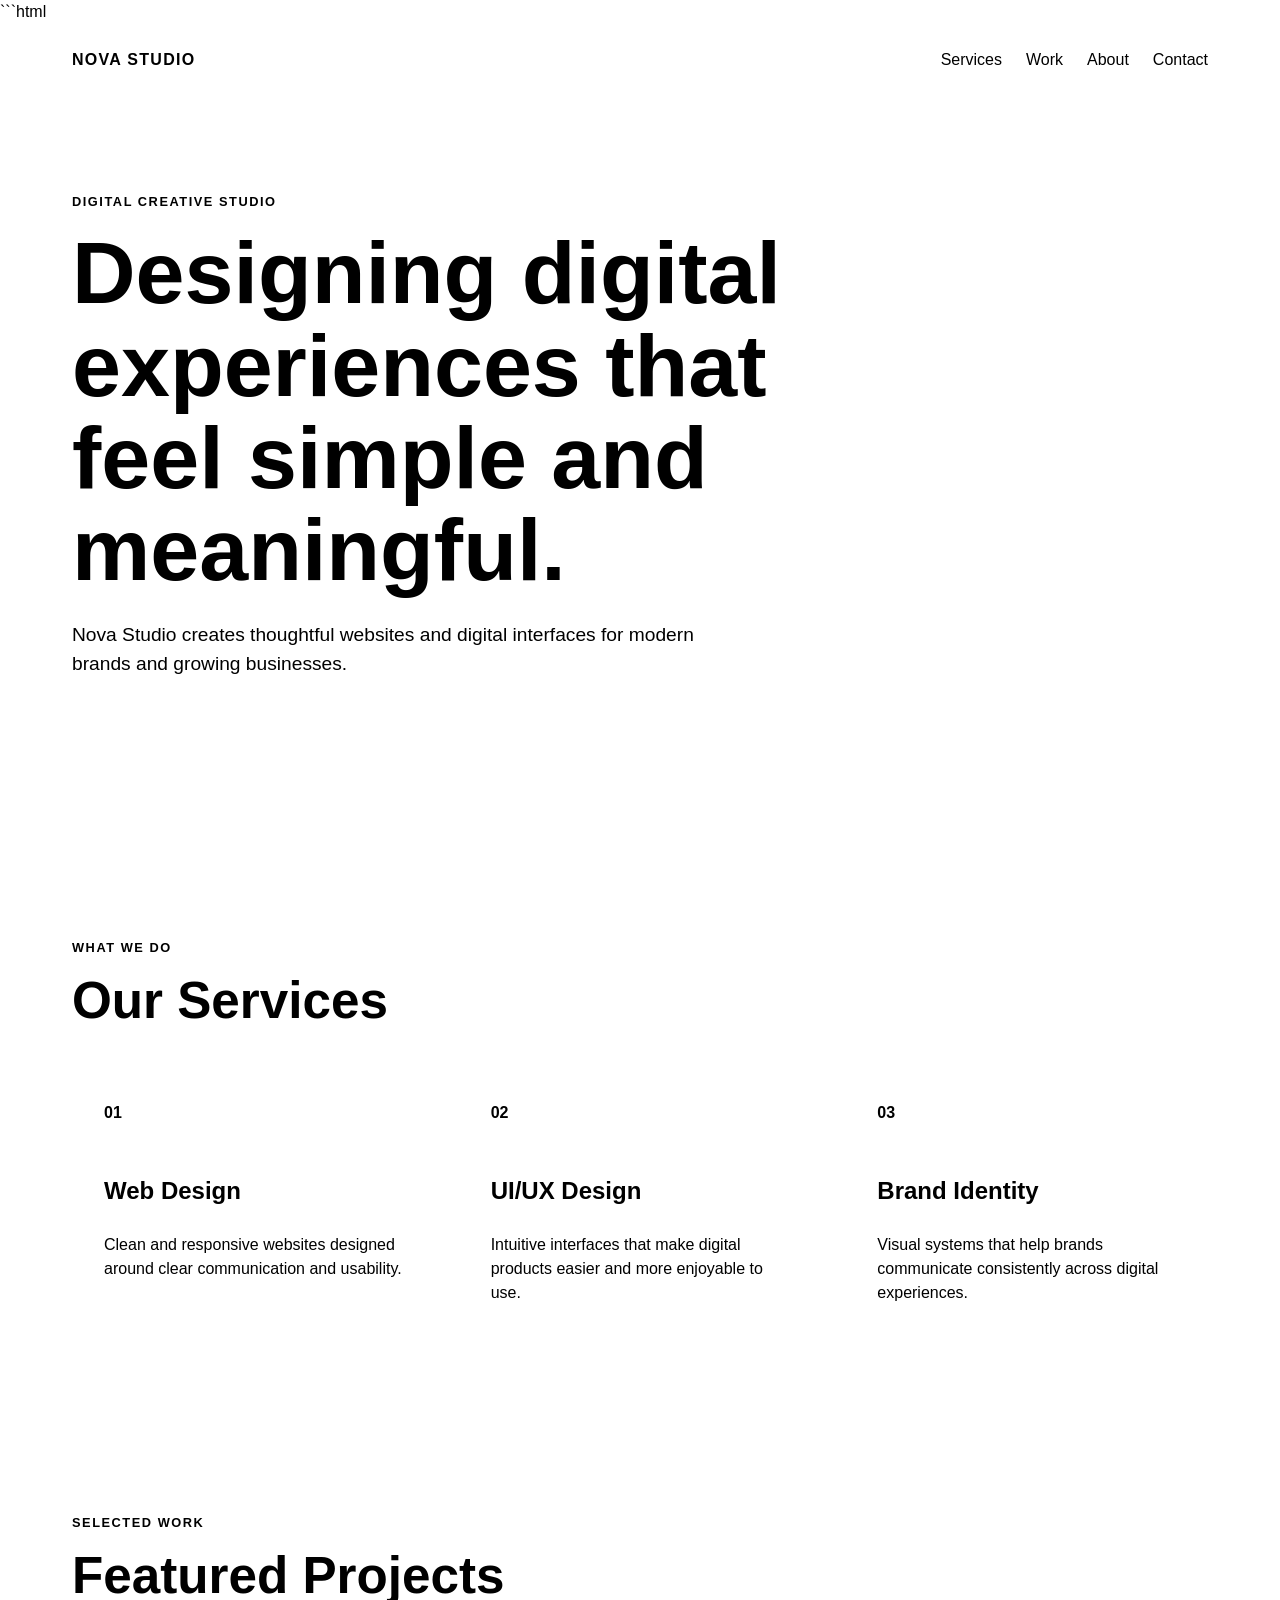
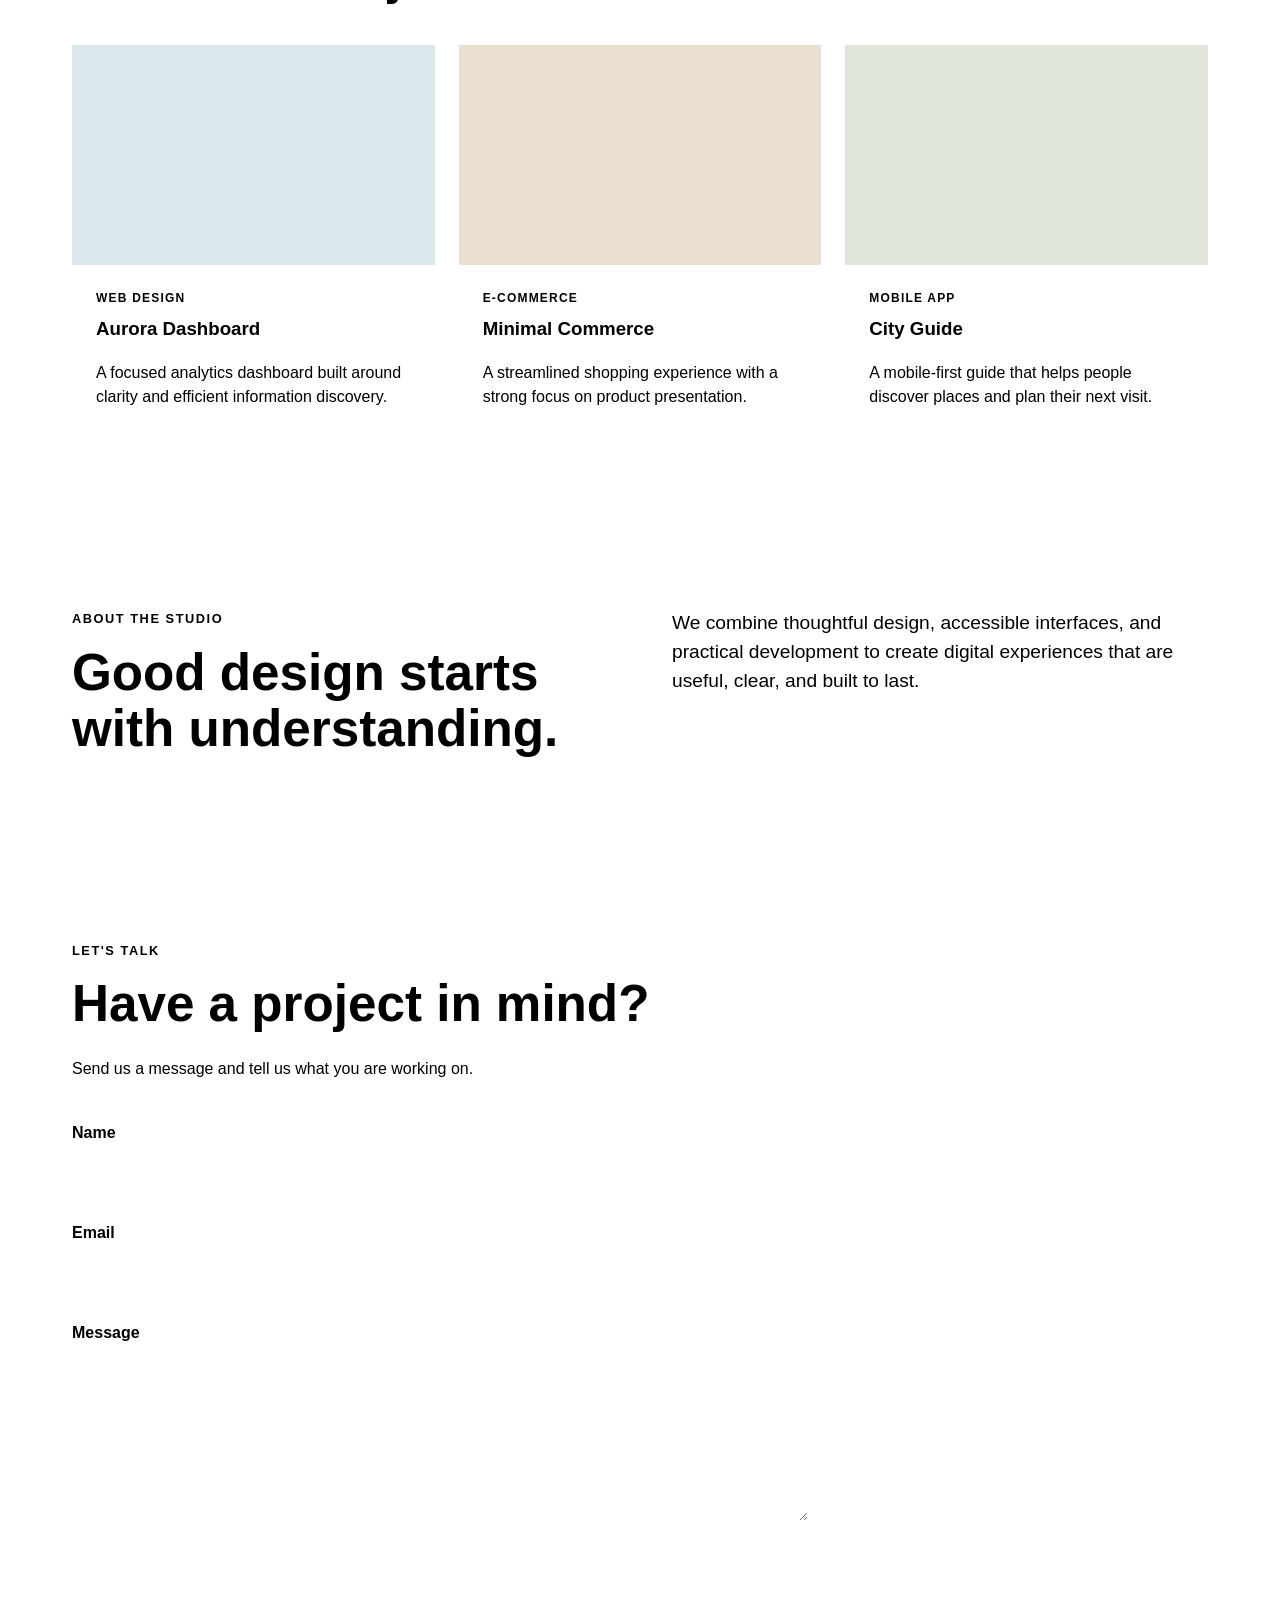
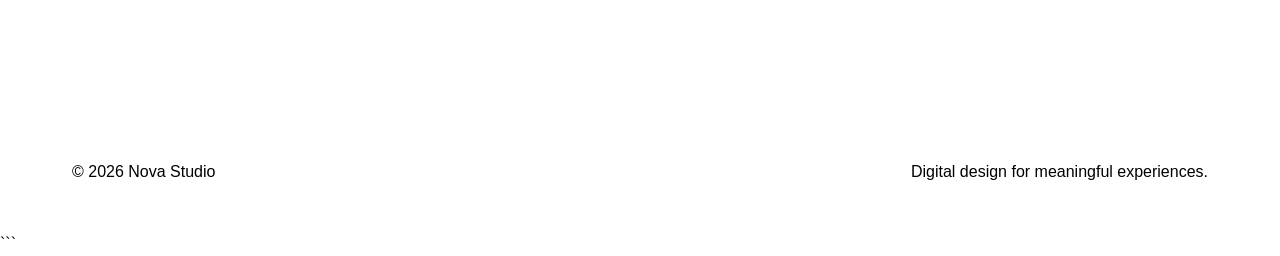
==== HW1-Production-Portfolio/index.html @ f0578aad "fix(a11y): contrast & landmarks" ====
```html
<!doctype html>
<html lang="en">
  <head>
    <meta charset="UTF-8" />
    <meta name="viewport" content="width=device-width, initial-scale=1.0" />
    <title>Nova Studio | Digital Design</title>
    <link rel="stylesheet" href="style.css" />
  </head>

  <body>
    <header class="site-header">
      <a class="logo" href="#home">NOVA STUDIO</a>

      <nav aria-label="Main navigation">
        <a href="#services">Services</a>
        <a href="#work">Work</a>
        <a href="#about">About</a>
        <a href="#contact">Contact</a>
      </nav>
    </header>

    <main>
      <section id="home" class="hero" aria-labelledby="hero-title">
        <div class="hero-content">
          <p class="eyebrow">DIGITAL CREATIVE STUDIO</p>

          <h1 id="hero-title">
            Designing digital experiences that feel simple and meaningful.
          </h1>

          <p class="hero-text">
            Nova Studio creates thoughtful websites and digital interfaces for
            modern brands and growing businesses.
          </p>

          <a class="button" href="#work">Explore Our Work</a>
        </div>
      </section>
      <section id="services" class="section" aria-labelledby="services-title">
        <header class="section-header">
          <p class="eyebrow">WHAT WE DO</p>
          <h2 id="services-title">Our Services</h2>
        </header>

        <div class="card-grid">
          <article class="card">
            <span class="card-number">01</span>
            <h3>Web Design</h3>
            <p>
              Clean and responsive websites designed around clear communication
              and usability.
            </p>
          </article>

          <article class="card">
            <span class="card-number">02</span>
            <h3>UI/UX Design</h3>
            <p>
              Intuitive interfaces that make digital products easier and more
              enjoyable to use.
            </p>
          </article>

          <article class="card">
            <span class="card-number">03</span>
            <h3>Brand Identity</h3>
            <p>
              Visual systems that help brands communicate consistently across
              digital experiences.
            </p>
          </article>
        </div>
      </section>

      <section id="work" class="section" aria-labelledby="work-title">
        <header class="section-header">
          <p class="eyebrow">SELECTED WORK</p>
          <h2 id="work-title">Featured Projects</h2>
        </header>

        <div class="project-grid">
          <article class="project">
            <div class="project-image project-one" aria-hidden="true"></div>
            <div class="project-content">
              <p class="project-type">WEB DESIGN</p>
              <h3>Aurora Dashboard</h3>
              <p>
                A focused analytics dashboard built around clarity and efficient
                information discovery.
              </p>
            </div>
          </article>

          <article class="project">
            <div class="project-image project-two" aria-hidden="true"></div>
            <div class="project-content">
              <p class="project-type">E-COMMERCE</p>
              <h3>Minimal Commerce</h3>
              <p>
                A streamlined shopping experience with a strong focus on product
                presentation.
              </p>
            </div>
          </article>

          <article class="project">
            <div class="project-image project-three" aria-hidden="true"></div>
            <div class="project-content">
              <p class="project-type">MOBILE APP</p>
              <h3>City Guide</h3>
              <p>
                A mobile-first guide that helps people discover places and plan
                their next visit.
              </p>
            </div>
          </article>
        </div>
      </section>

      <section id="about" class="section about" aria-labelledby="about-title">
        <div>
          <p class="eyebrow">ABOUT THE STUDIO</p>
          <h2 id="about-title">Good design starts with understanding.</h2>
        </div>

        <p>
          We combine thoughtful design, accessible interfaces, and practical
          development to create digital experiences that are useful, clear, and
          built to last.
        </p>
      </section>

      <section
        id="contact"
        class="section contact"
        aria-labelledby="contact-title"
      >
        <header class="section-header">
          <p class="eyebrow">LET'S TALK</p>
          <h2 id="contact-title">Have a project in mind?</h2>
          <p>Send us a message and tell us what you are working on.</p>
        </header>

        <form id="contact-form">
          <div class="form-group">
            <label for="name">Name</label>
            <input
              id="name"
              name="name"
              type="text"
              autocomplete="name"
              required
            />
          </div>

          <div class="form-group">
            <label for="email">Email</label>
            <input
              id="email"
              name="email"
              type="email"
              autocomplete="email"
              required
            />
          </div>

          <div class="form-group">
            <label for="message">Message</label>
            <textarea id="message" name="message" rows="6" required></textarea>
          </div>

          <button type="submit">Send Message</button>

          <p id="form-status" role="status" aria-live="polite"></p>
        </form>
      </section>
    </main>

    <footer class="site-footer">
      <p>&copy; 2026 Nova Studio</p>
      <p>Digital design for meaningful experiences.</p>
    </footer>

    <script src="script.js"></script>
  </body>
</html>
```
---- HW1-Production-Portfolio/style.css ----
```css
:root {
    --background: #f7f5f0;
    --surface: #ffffff;
    --text: #202020;
    --text-muted: #555555;
    --primary: #173f5f;
    --border: #d0ccc4;
    --accent: #e8dfd0;
}

* {
    box-sizing: border-box;
}

html {
    scroll-behavior: smooth;
    font-family: Arial, sans-serif;
    line-height: 1.5;
}

body {
    margin: 0;
    background: var(--background);
    color: var(--text);
}

.site-header {
    display: flex;
    align-items: center;
    justify-content: space-between;
    max-width: 1200px;
    margin: auto;
    padding: 1.5rem 2rem;
}

.logo {
    color: var(--text);
    font-weight: 700;
    text-decoration: none;
    letter-spacing: 0.08em;
}

nav {
    display: flex;
    flex-wrap: wrap;
    gap: 1.5rem;
}

nav a {
    color: var(--text);
    text-decoration: none;
}

main {
    max-width: 1200px;
    margin: auto;
}

.hero {
    min-height: 75vh;
    display: flex;
    align-items: center;
    padding: 6rem 2rem;
}

.hero-content {
    max-width: 850px;
}

.eyebrow {
    margin: 0 0 1rem;
    color: var(--primary);
    font-size: 0.8rem;
    font-weight: 700;
    letter-spacing: 0.12em;
}

h1,
h2,
h3,
p {
    margin-top: 0;
}

h1 {
    max-width: 850px;
    margin-bottom: 1.5rem;
    font-size: clamp(2.5rem, 7vw, 5.5rem);
    line-height: 1.05;
}

h2 {
    margin-bottom: 1.5rem;
    font-size: clamp(2rem, 4vw, 3.5rem);
    line-height: 1.1;
}

.hero-text {
    max-width: 650px;
    margin-bottom: 2rem;
    color: var(--text-muted);
    font-size: 1.2rem;
}

.button,
button {
    display: inline-block;
    padding: 0.85rem 1.25rem;
    border: 1px solid var(--primary);
    background: var(--primary);
    color: #ffffff;
    font: inherit;
    text-decoration: none;
    cursor: pointer;
}

.section {
    padding: 5rem 2rem;
}

.section-header {
    max-width: 700px;
    margin-bottom: 2.5rem;
}

.card-grid,
.project-grid {
    display: grid;
    grid-template-columns: repeat(3, minmax(0, 1fr));
    gap: 1.5rem;
}

.card {
    padding: 2rem;
    background: var(--surface);
    border: 1px solid var(--border);
}

.card-number {
    display: block;
    margin-bottom: 3rem;
    color: var(--primary);
    font-weight: 700;
}

.card h3 {
    font-size: 1.5rem;
}

.card p,
.project p,
.about > p,
.contact .section-header p {
    color: var(--text-muted);
}

.project {
    background: var(--surface);
    border: 1px solid var(--border);
}

.project-image {
    height: 220px;
}

.project-one {
    background: #dce7ed;
}

.project-two {
    background: #e8dfd0;
}

.project-three {
    background: #dfe5d8;
}

.project-content {
    padding: 1.5rem;
}

.project-type {
    margin-bottom: 0.5rem;
    color: var(--primary) !important;
    font-size: 0.75rem;
    font-weight: 700;
    letter-spacing: 0.1em;
}

.about {
    display: grid;
    grid-template-columns: 1fr 1fr;
    gap: 4rem;
    align-items: start;
    background: var(--accent);
}

.about > p {
    font-size: 1.2rem;
}

.contact {
    max-width: 800px;
}

.form-group {
    margin-bottom: 1.25rem;
}

label {
    display: block;
    margin-bottom: 0.4rem;
    font-weight: 700;
}

input,
textarea {
    display: block;
    width: 100%;
    padding: 0.8rem;
    border: 1px solid var(--border);
    background: var(--surface);
    color: var(--text);
    font: inherit;
}

textarea {
    resize: vertical;
}

#form-status {
    min-height: 1.5rem;
    margin-top: 1rem;
}

.site-footer {
    display: flex;
    justify-content: space-between;
    gap: 2rem;
    max-width: 1200px;
    margin: auto;
    padding: 2rem;
    border-top: 1px solid var(--border);
    color: var(--text-muted);
}

@media (max-width: 800px) {
    .site-header {
        align-items: flex-start;
        flex-direction: column;
        gap: 1rem;
    }

    .card-grid,
    .project-grid,
    .about {
        grid-template-columns: 1fr;
    }

    .hero {
        min-height: auto;
        padding: 5rem 2rem;
    }

    .site-footer {
        flex-direction: column;
        gap: 0;
    }
}
```
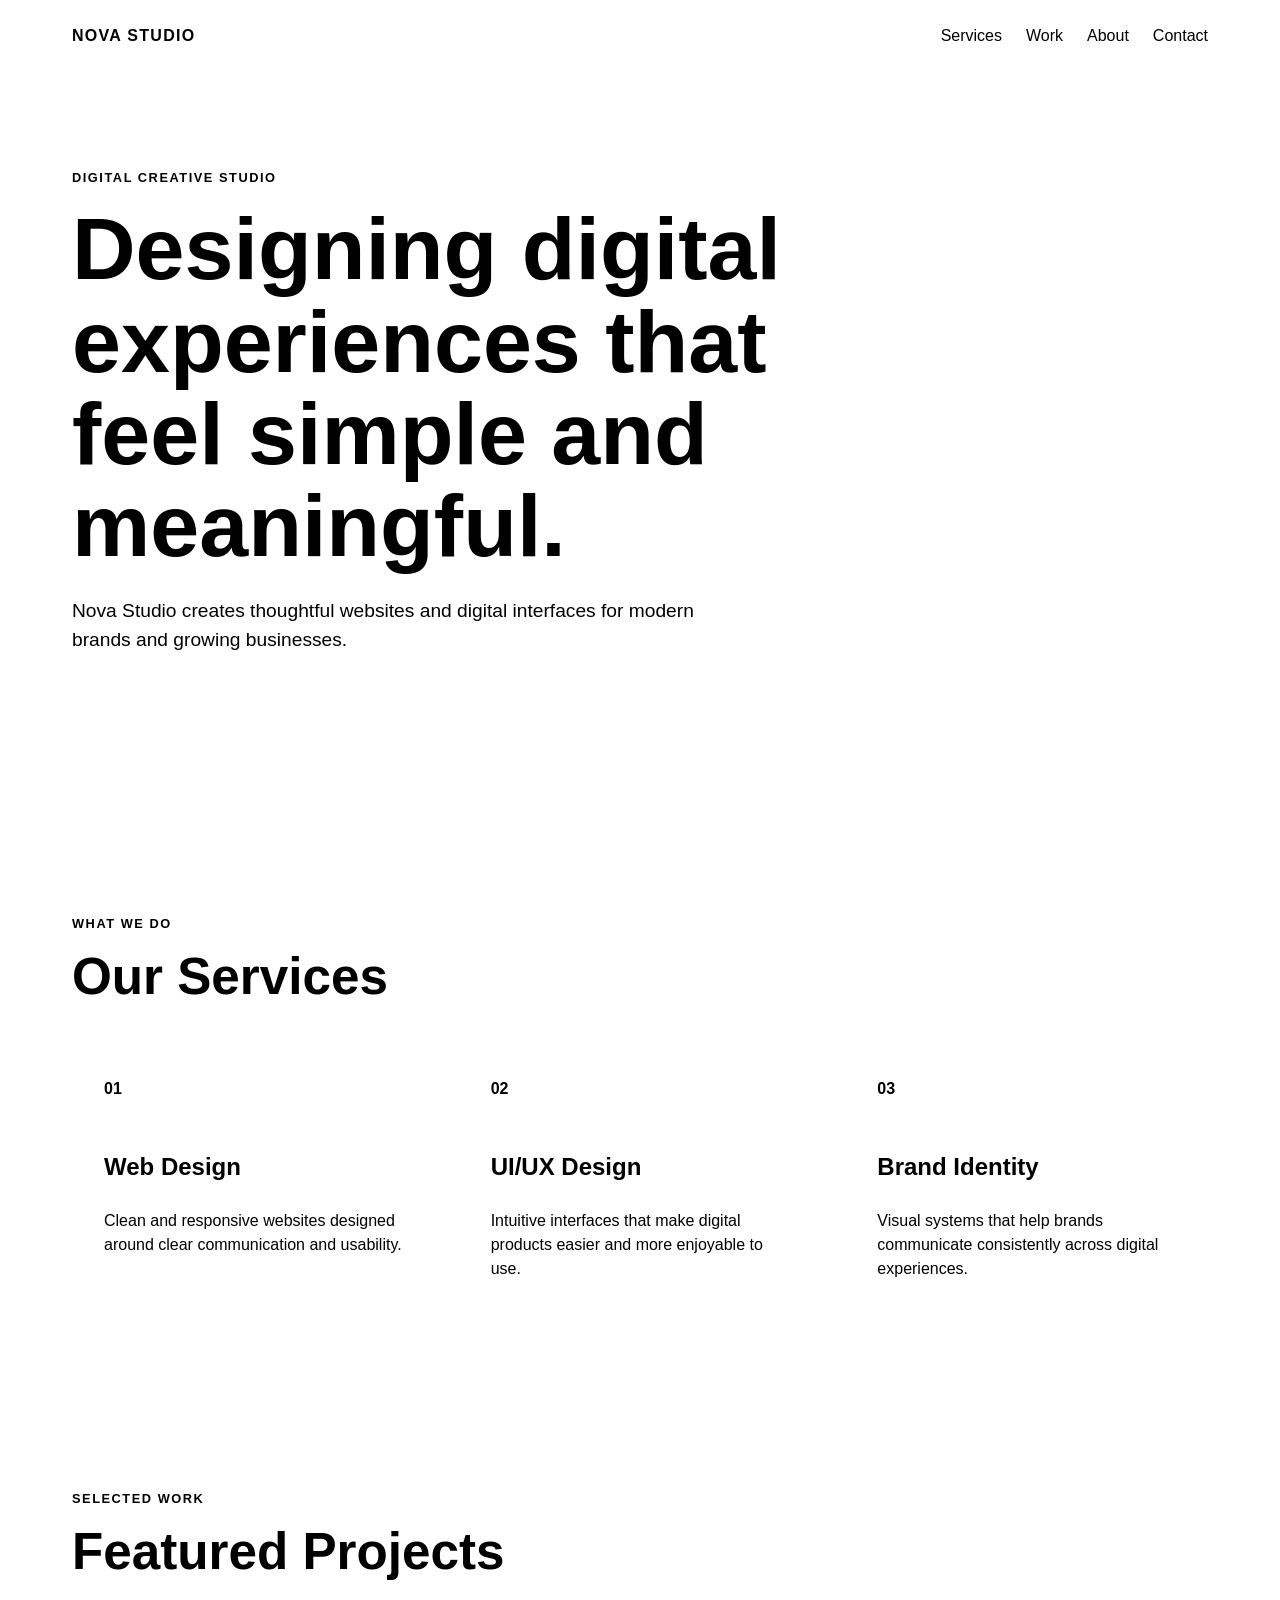
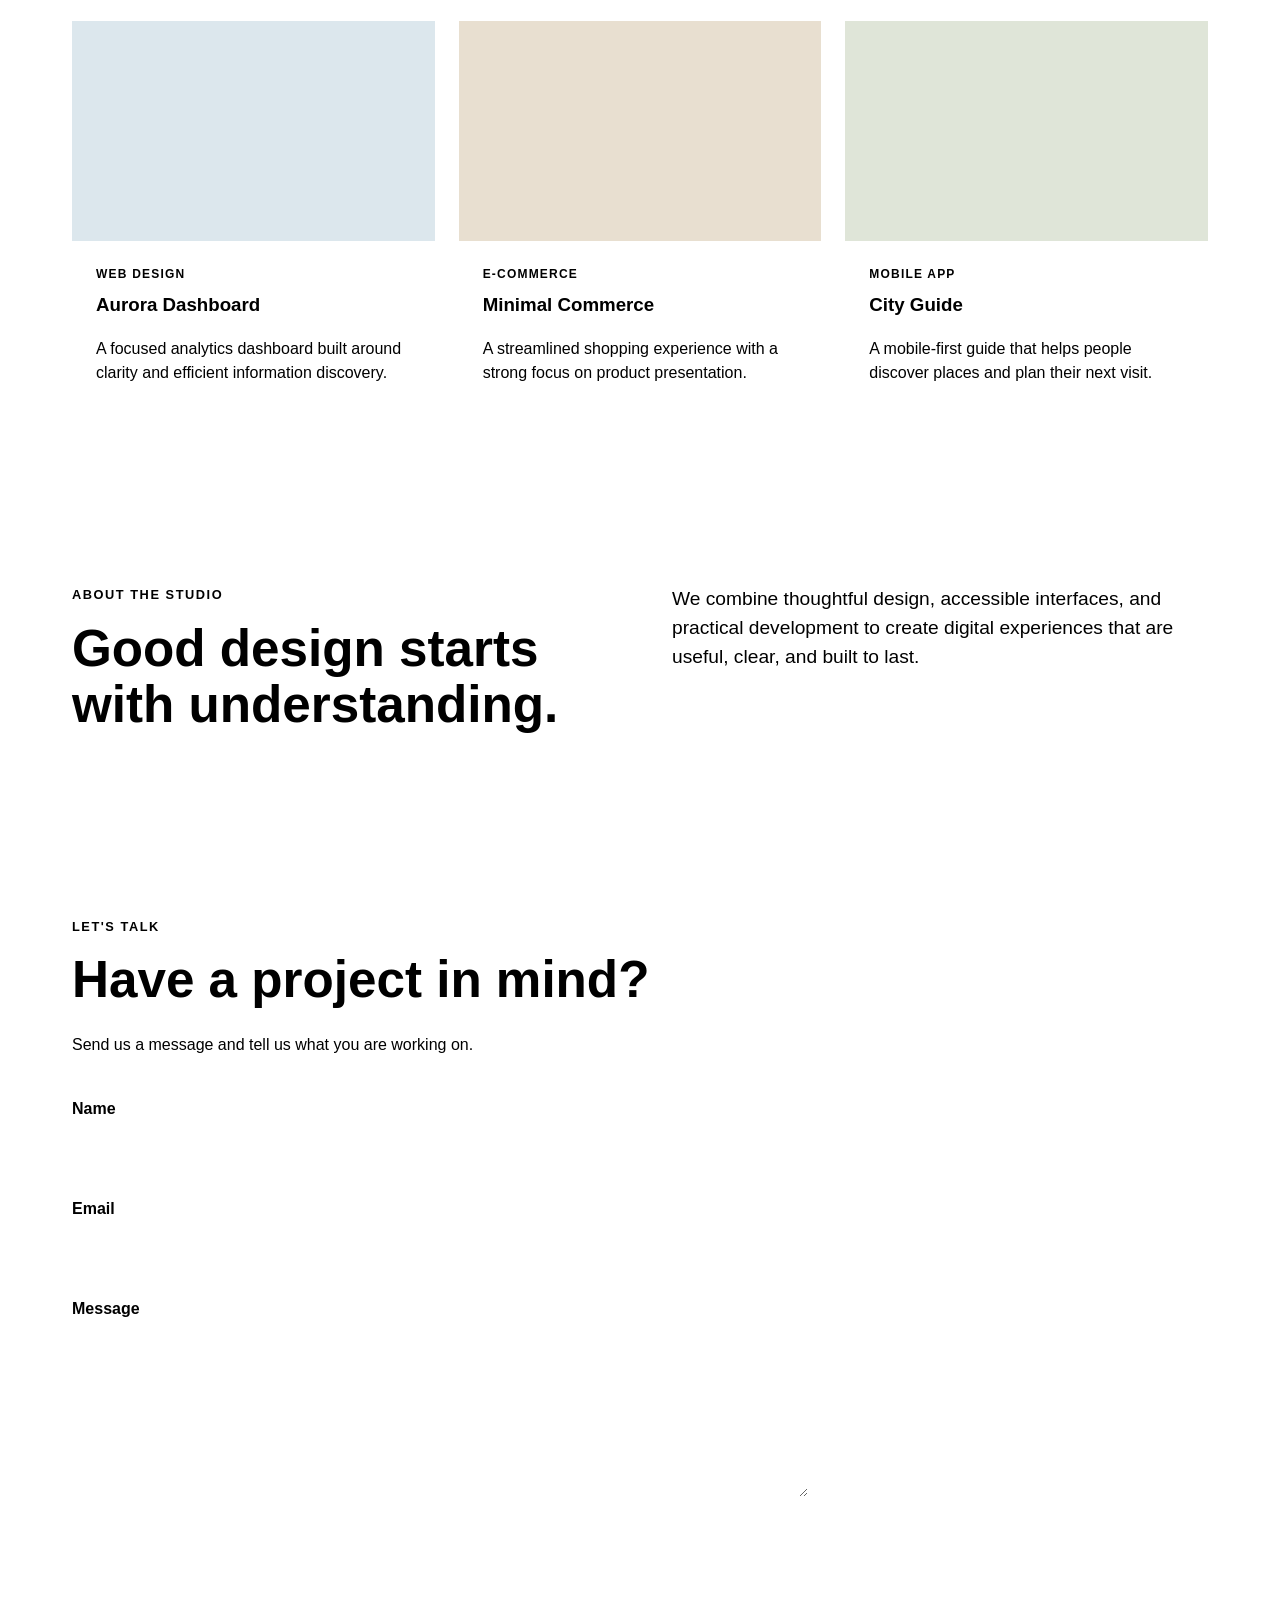
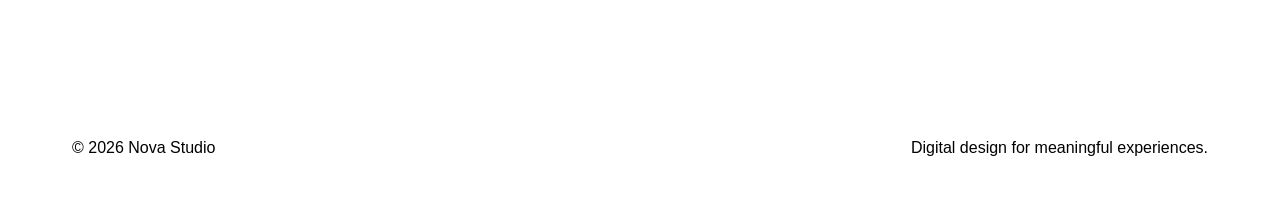
==== commit 4135683f: "perf: optimize assets" ====
--- a/HW1-Production-Portfolio/index.html
+++ b/HW1-Production-Portfolio/index.html
@@ -1,9 +1,16 @@
-```html
 <!doctype html>
 <html lang="en">
   <head>
     <meta charset="UTF-8" />
     <meta name="viewport" content="width=device-width, initial-scale=1.0" />
+    <meta
+      name="description"
+      content="Nova Studio creates simple, meaningful digital experiences through thoughtful design and development."
+    />
+    <meta
+      http-equiv="Content-Security-Policy"
+      content="default-src 'self'; script-src 'self'; style-src 'self'; img-src 'self' data:; font-src 'self'; connect-src 'self'; object-src 'none'; base-uri 'self'; form-action 'self';"
+    />
     <title>Nova Studio | Digital Design</title>
     <link rel="stylesheet" href="style.css" />
   </head>
@@ -185,4 +192,3 @@
     <script src="script.js"></script>
   </body>
 </html>
-```
--- a/HW1-Production-Portfolio/style.css
+++ b/HW1-Production-Portfolio/style.css
@@ -1,271 +1,279 @@
-```css
-:root {
-    --background: #f7f5f0;
-    --surface: #ffffff;
-    --text: #202020;
-    --text-muted: #555555;
-    --primary: #173f5f;
-    --border: #d0ccc4;
-    --accent: #e8dfd0;
+```css :root {
+  --background: #f7f5f0;
+  --surface: #ffffff;
+  --text: #202020;
+  --text-muted: #555555;
+  --primary: #173f5f;
+  --border: #d0ccc4;
+  --accent: #e8dfd0;
 }
 
 * {
-    box-sizing: border-box;
+  box-sizing: border-box;
 }
 
 html {
-    scroll-behavior: smooth;
-    font-family: Arial, sans-serif;
-    line-height: 1.5;
+  scroll-behavior: smooth;
+  font-family: Arial, sans-serif;
+  line-height: 1.5;
 }
 
 body {
-    margin: 0;
-    background: var(--background);
-    color: var(--text);
+  margin: 0;
+  background: var(--background);
+  color: var(--text);
 }
 
 .site-header {
-    display: flex;
-    align-items: center;
-    justify-content: space-between;
-    max-width: 1200px;
-    margin: auto;
-    padding: 1.5rem 2rem;
+  display: flex;
+  align-items: center;
+  justify-content: space-between;
+  max-width: 1200px;
+  margin: auto;
+  padding: 1.5rem 2rem;
 }
 
 .logo {
-    color: var(--text);
-    font-weight: 700;
-    text-decoration: none;
-    letter-spacing: 0.08em;
+  color: var(--text);
+  font-weight: 700;
+  text-decoration: none;
+  letter-spacing: 0.08em;
 }
 
 nav {
-    display: flex;
-    flex-wrap: wrap;
-    gap: 1.5rem;
+  display: flex;
+  flex-wrap: wrap;
+  gap: 1.5rem;
 }
 
 nav a {
-    color: var(--text);
-    text-decoration: none;
-}
-
+  color: var(--text);
+  text-decoration: none;
+}
+nav a:focus-visible {
+  outline: 3px solid var(--primary);
+  outline-offset: 3px;
+}
 main {
-    max-width: 1200px;
-    margin: auto;
+  max-width: 1200px;
+  margin: auto;
 }
 
 .hero {
-    min-height: 75vh;
-    display: flex;
-    align-items: center;
-    padding: 6rem 2rem;
+  min-height: 75vh;
+  display: flex;
+  align-items: center;
+  padding: 6rem 2rem;
 }
 
 .hero-content {
-    max-width: 850px;
+  max-width: 850px;
 }
 
 .eyebrow {
-    margin: 0 0 1rem;
-    color: var(--primary);
-    font-size: 0.8rem;
-    font-weight: 700;
-    letter-spacing: 0.12em;
+  margin: 0 0 1rem;
+  color: var(--primary);
+  font-size: 0.8rem;
+  font-weight: 700;
+  letter-spacing: 0.12em;
 }
 
 h1,
 h2,
 h3,
 p {
-    margin-top: 0;
+  margin-top: 0;
 }
 
 h1 {
-    max-width: 850px;
-    margin-bottom: 1.5rem;
-    font-size: clamp(2.5rem, 7vw, 5.5rem);
-    line-height: 1.05;
+  max-width: 850px;
+  margin-bottom: 1.5rem;
+  font-size: clamp(2.5rem, 7vw, 5.5rem);
+  line-height: 1.05;
 }
 
 h2 {
-    margin-bottom: 1.5rem;
-    font-size: clamp(2rem, 4vw, 3.5rem);
-    line-height: 1.1;
+  margin-bottom: 1.5rem;
+  font-size: clamp(2rem, 4vw, 3.5rem);
+  line-height: 1.1;
 }
 
 .hero-text {
-    max-width: 650px;
-    margin-bottom: 2rem;
-    color: var(--text-muted);
-    font-size: 1.2rem;
+  max-width: 650px;
+  margin-bottom: 2rem;
+  color: var(--text-muted);
+  font-size: 1.2rem;
 }
 
 .button,
 button {
-    display: inline-block;
-    padding: 0.85rem 1.25rem;
-    border: 1px solid var(--primary);
-    background: var(--primary);
-    color: #ffffff;
-    font: inherit;
-    text-decoration: none;
-    cursor: pointer;
+  display: inline-block;
+  padding: 0.85rem 1.25rem;
+  border: 1px solid var(--primary);
+  background: var(--primary);
+  color: #ffffff;
+  font: inherit;
+  text-decoration: none;
+  cursor: pointer;
 }
 
 .section {
-    padding: 5rem 2rem;
+  padding: 5rem 2rem;
 }
 
 .section-header {
-    max-width: 700px;
-    margin-bottom: 2.5rem;
+  max-width: 700px;
+  margin-bottom: 2.5rem;
 }
 
 .card-grid,
 .project-grid {
-    display: grid;
-    grid-template-columns: repeat(3, minmax(0, 1fr));
-    gap: 1.5rem;
+  display: grid;
+  grid-template-columns: repeat(3, minmax(0, 1fr));
+  gap: 1.5rem;
 }
 
 .card {
-    padding: 2rem;
-    background: var(--surface);
-    border: 1px solid var(--border);
+  padding: 2rem;
+  background: var(--surface);
+  border: 1px solid var(--border);
 }
 
 .card-number {
-    display: block;
-    margin-bottom: 3rem;
-    color: var(--primary);
-    font-weight: 700;
+  display: block;
+  margin-bottom: 3rem;
+  color: var(--primary);
+  font-weight: 700;
 }
 
 .card h3 {
-    font-size: 1.5rem;
+  font-size: 1.5rem;
 }
 
 .card p,
 .project p,
 .about > p,
 .contact .section-header p {
-    color: var(--text-muted);
+  color: var(--text-muted);
 }
 
 .project {
-    background: var(--surface);
-    border: 1px solid var(--border);
+  background: var(--surface);
+  border: 1px solid var(--border);
 }
 
 .project-image {
-    height: 220px;
+  height: 220px;
 }
 
 .project-one {
-    background: #dce7ed;
+  background: #dce7ed;
 }
 
 .project-two {
-    background: #e8dfd0;
+  background: #e8dfd0;
 }
 
 .project-three {
-    background: #dfe5d8;
+  background: #dfe5d8;
 }
 
 .project-content {
-    padding: 1.5rem;
+  padding: 1.5rem;
 }
 
 .project-type {
-    margin-bottom: 0.5rem;
-    color: var(--primary) !important;
-    font-size: 0.75rem;
-    font-weight: 700;
-    letter-spacing: 0.1em;
+  margin-bottom: 0.5rem;
+  color: var(--primary) !important;
+  font-size: 0.75rem;
+  font-weight: 700;
+  letter-spacing: 0.1em;
 }
 
 .about {
-    display: grid;
-    grid-template-columns: 1fr 1fr;
-    gap: 4rem;
-    align-items: start;
-    background: var(--accent);
+  display: grid;
+  grid-template-columns: 1fr 1fr;
+  gap: 4rem;
+  align-items: start;
+  background: var(--accent);
 }
 
 .about > p {
-    font-size: 1.2rem;
+  font-size: 1.2rem;
 }
 
 .contact {
-    max-width: 800px;
+  max-width: 800px;
 }
 
 .form-group {
-    margin-bottom: 1.25rem;
+  margin-bottom: 1.25rem;
 }
 
 label {
-    display: block;
-    margin-bottom: 0.4rem;
-    font-weight: 700;
+  display: block;
+  margin-bottom: 0.4rem;
+  font-weight: 700;
 }
 
 input,
 textarea {
-    display: block;
-    width: 100%;
-    padding: 0.8rem;
-    border: 1px solid var(--border);
-    background: var(--surface);
-    color: var(--text);
-    font: inherit;
+  display: block;
+  width: 100%;
+  padding: 0.8rem;
+  border: 1px solid var(--border);
+  background: var(--surface);
+  color: var(--text);
+  font: inherit;
 }
 
 textarea {
-    resize: vertical;
+  resize: vertical;
 }
 
 #form-status {
-    min-height: 1.5rem;
-    margin-top: 1rem;
+  min-height: 1.5rem;
+  margin-top: 1rem;
 }
 
 .site-footer {
-    display: flex;
-    justify-content: space-between;
-    gap: 2rem;
-    max-width: 1200px;
-    margin: auto;
-    padding: 2rem;
-    border-top: 1px solid var(--border);
-    color: var(--text-muted);
+  display: flex;
+  justify-content: space-between;
+  gap: 2rem;
+  max-width: 1200px;
+  margin: auto;
+  padding: 2rem;
+  border-top: 1px solid var(--border);
+  color: var(--text-muted);
 }
 
 @media (max-width: 800px) {
-    .site-header {
-        align-items: flex-start;
-        flex-direction: column;
-        gap: 1rem;
-    }
-
-    .card-grid,
-    .project-grid,
-    .about {
-        grid-template-columns: 1fr;
-    }
-
-    .hero {
-        min-height: auto;
-        padding: 5rem 2rem;
-    }
-
-    .site-footer {
-        flex-direction: column;
-        gap: 0;
-    }
-}
-```
+  .site-header {
+    align-items: flex-start;
+    flex-direction: column;
+    gap: 1rem;
+  }
+
+  .card-grid,
+  .project-grid,
+  .about {
+    grid-template-columns: 1fr;
+  }
+
+  .hero {
+    min-height: auto;
+    padding: 5rem 2rem;
+  }
+
+  .site-footer {
+    flex-direction: column;
+    gap: 0;
+  }
+}
+``` a:focus-visible,
+button:focus-visible,
+input:focus-visible,
+textarea:focus-visible {
+  outline: 3px solid var(--primary);
+  outline-offset: 3px;
+}
